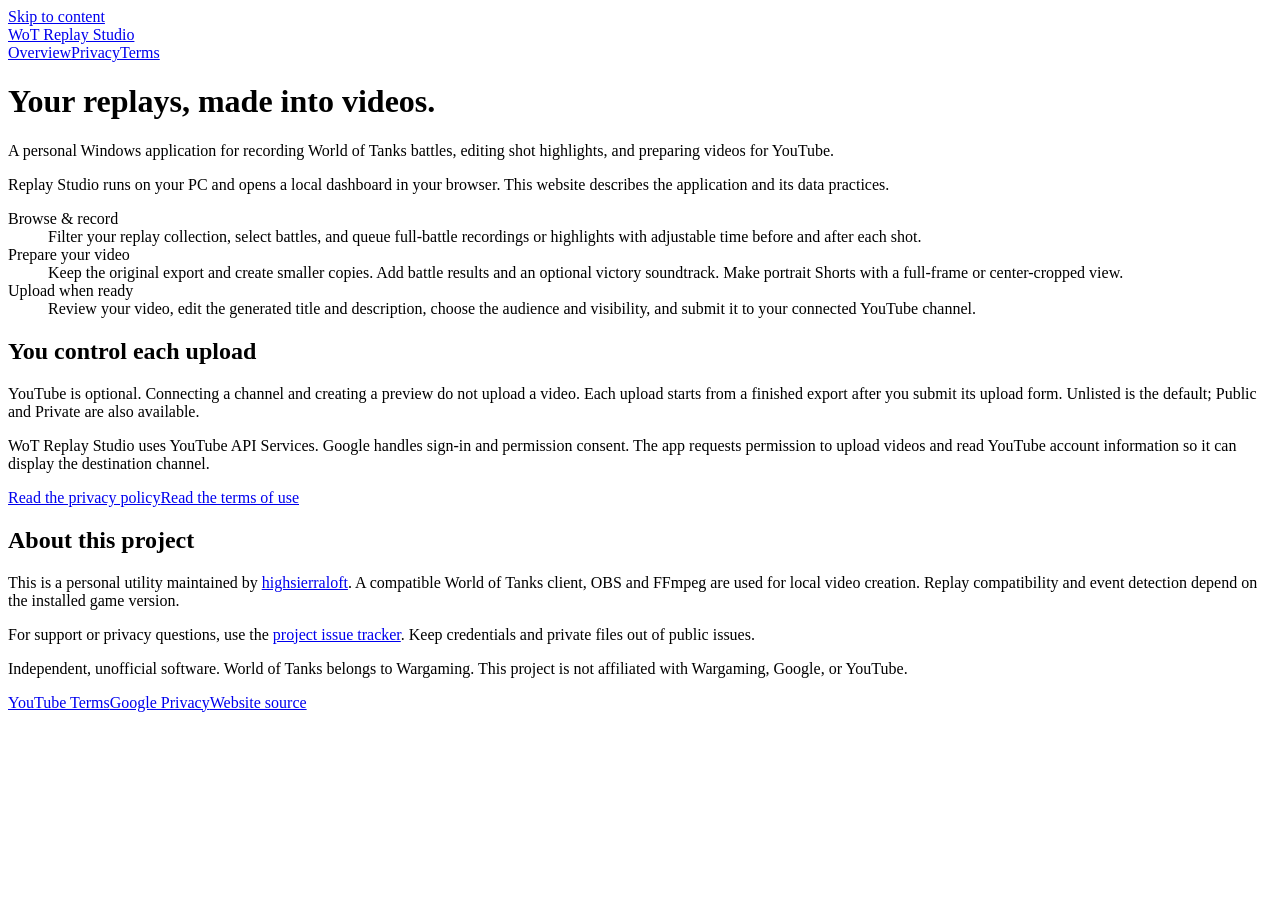
==== index.html @ 2f698e57 "Add Replay Studio public index.html" ====
<!doctype html>
<html lang="en"><head><meta charset="utf-8"><meta name="google-site-verification" content="_Fpv4pTBd2l3POt9idZpyrIrlexXxtfFQN_owCgPIIU"><meta name="viewport" content="width=device-width,initial-scale=1"><meta name="description" content="WoT Replay Studio is a personal Windows app for recording World of Tanks replays, creating highlights and Shorts, and uploading selected videos to YouTube."><title>WoT Replay Studio — Local replay videos</title><link rel="stylesheet" href="style.css"></head>
<body>
<!-- THESIS: A readable product and data-use reference for the installed replay editor. OWN-WORLD: Inherit Replay Studio's graphite surfaces, brass links and Segoe UI typography. STORY: Understand local video creation, optional YouTube uploads, and the data controls. FIRST VIEWPORT: Compact identity/navigation, product purpose, and an honest capability list. FORM: Narrow Read-mode documentation extension of the existing world; no new visual direction. FINISH: unreviewed and undocumented is unfinished; this build ends with the finish review, the verdict, DESIGN.md, and every shipping raster carrying its provenance -->
<a class="skip" href="#main">Skip to content</a><header class="header"><div class="header-inner"><a class="brand" href="index.html">WoT Replay Studio</a><nav aria-label="Main navigation"><a href="index.html" aria-current="page">Overview</a><a href="privacy.html">Privacy</a><a href="terms.html">Terms</a></nav></div></header>
<main id="main"><h1>Your replays, made into videos.</h1><p class="lead">A personal Windows application for recording World of Tanks battles, editing shot highlights, and preparing videos for YouTube.</p><p>Replay Studio runs on your PC and opens a local dashboard in your browser. This website describes the application and its data practices.</p>
<dl class="facts"><div><dt>Browse &amp; record</dt><dd>Filter your replay collection, select battles, and queue full-battle recordings or highlights with adjustable time before and after each shot.</dd></div><div><dt>Prepare your video</dt><dd>Keep the original export and create smaller copies. Add battle results and an optional victory soundtrack. Make portrait Shorts with a full-frame or center-cropped view.</dd></div><div><dt>Upload when ready</dt><dd>Review your video, edit the generated title and description, choose the audience and visibility, and submit it to your connected YouTube channel.</dd></div></dl>
<section><h2>You control each upload</h2><p>YouTube is optional. Connecting a channel and creating a preview do not upload a video. Each upload starts from a finished export after you submit its upload form. Unlisted is the default; Public and Private are also available.</p><p>WoT Replay Studio uses YouTube API Services. Google handles sign-in and permission consent. The app requests permission to upload videos and read YouTube account information so it can display the destination channel.</p><div class="links"><a href="privacy.html">Read the privacy policy</a><a href="terms.html">Read the terms of use</a></div></section>
<section><h2>About this project</h2><p>This is a personal utility maintained by <a href="https://github.com/highsierraloft">highsierraloft</a>. A compatible World of Tanks client, OBS and FFmpeg are used for local video creation. Replay compatibility and event detection depend on the installed game version.</p><p>For support or privacy questions, use the <a href="https://github.com/highsierraloft/wot-replay-studio-site/issues">project issue tracker</a>. Keep credentials and private files out of public issues.</p></section></main>
<footer class="footer"><p>Independent, unofficial software. World of Tanks belongs to Wargaming. This project is not affiliated with Wargaming, Google, or YouTube.</p><nav aria-label="Related policies"><a href="https://www.youtube.com/t/terms">YouTube Terms</a><a href="https://policies.google.com/privacy">Google Privacy</a><a href="https://github.com/highsierraloft/wot-replay-studio-site">Website source</a></nav></footer></body></html>
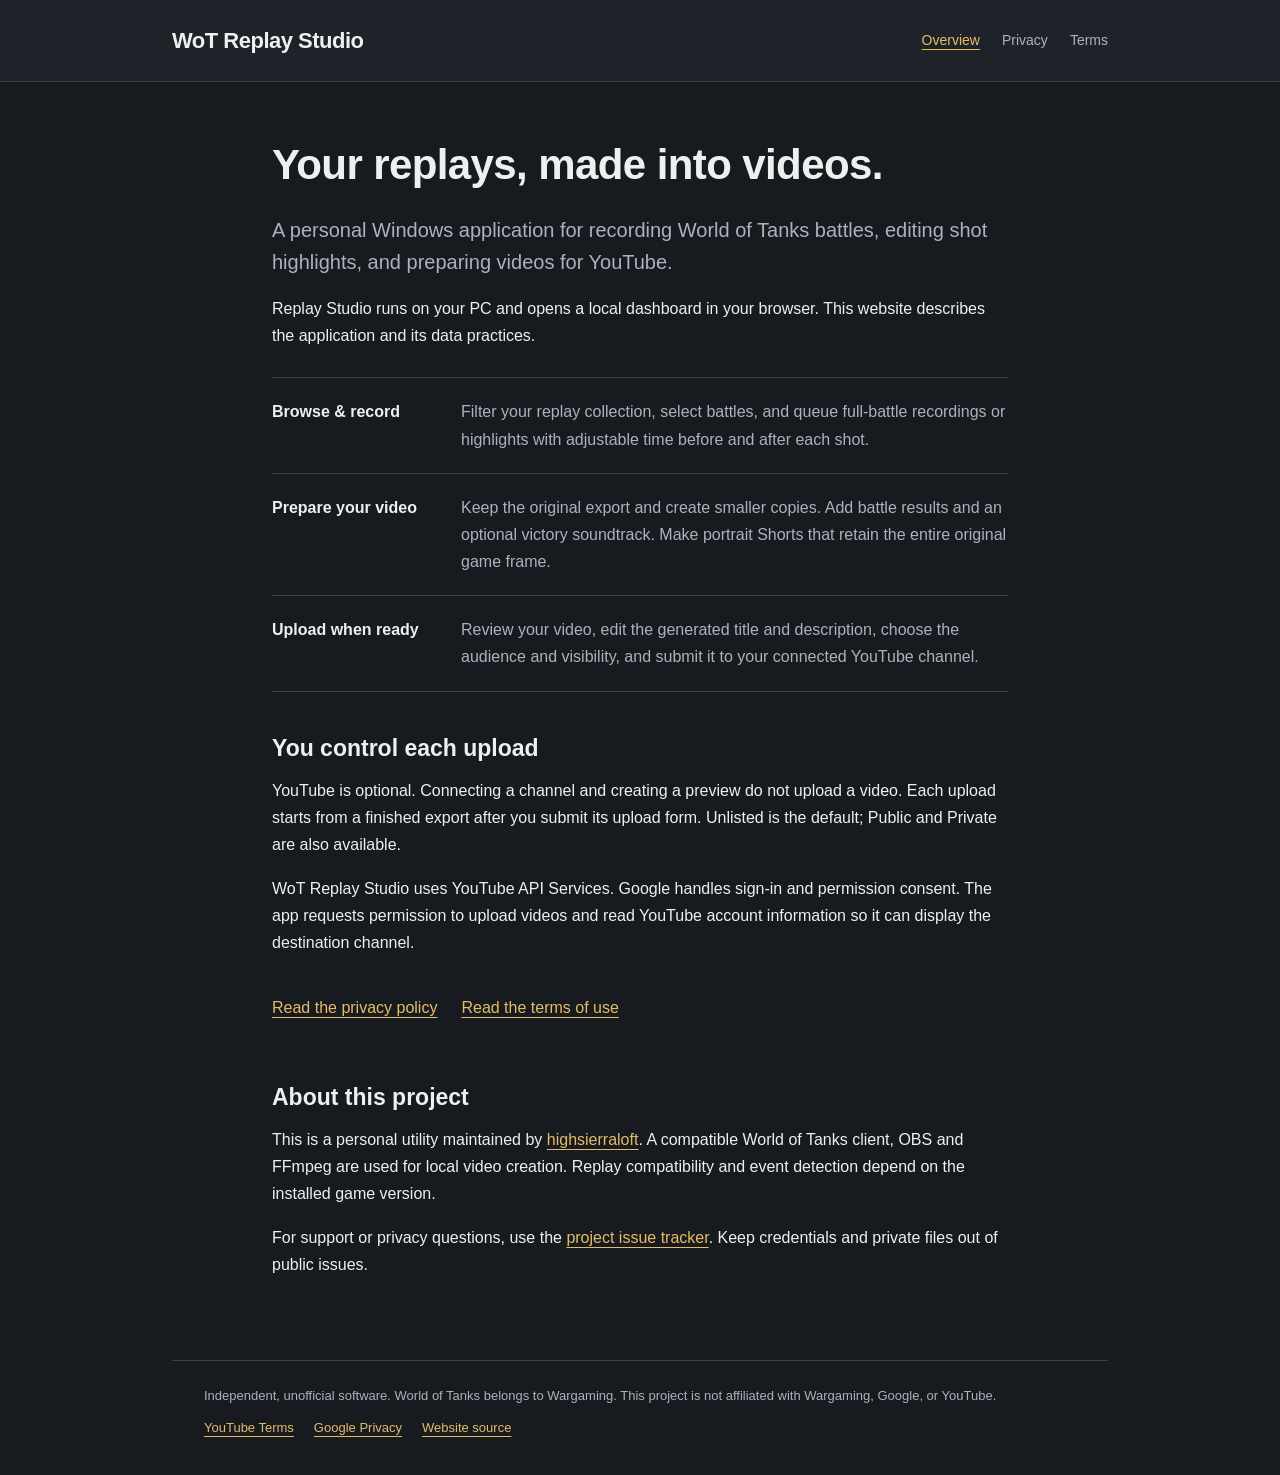
==== commit 1dc3a1b6: "Document full-original-frame Shorts uploads" ====
--- a/index.html
+++ b/index.html
@@ -4,7 +4,7 @@
 <!-- THESIS: A readable product and data-use reference for the installed replay editor. OWN-WORLD: Inherit Replay Studio's graphite surfaces, brass links and Segoe UI typography. STORY: Understand local video creation, optional YouTube uploads, and the data controls. FIRST VIEWPORT: Compact identity/navigation, product purpose, and an honest capability list. FORM: Narrow Read-mode documentation extension of the existing world; no new visual direction. FINISH: unreviewed and undocumented is unfinished; this build ends with the finish review, the verdict, DESIGN.md, and every shipping raster carrying its provenance -->
 <a class="skip" href="#main">Skip to content</a><header class="header"><div class="header-inner"><a class="brand" href="index.html">WoT Replay Studio</a><nav aria-label="Main navigation"><a href="index.html" aria-current="page">Overview</a><a href="privacy.html">Privacy</a><a href="terms.html">Terms</a></nav></div></header>
 <main id="main"><h1>Your replays, made into videos.</h1><p class="lead">A personal Windows application for recording World of Tanks battles, editing shot highlights, and preparing videos for YouTube.</p><p>Replay Studio runs on your PC and opens a local dashboard in your browser. This website describes the application and its data practices.</p>
-<dl class="facts"><div><dt>Browse &amp; record</dt><dd>Filter your replay collection, select battles, and queue full-battle recordings or highlights with adjustable time before and after each shot.</dd></div><div><dt>Prepare your video</dt><dd>Keep the original export and create smaller copies. Add battle results and an optional victory soundtrack. Make portrait Shorts with a full-frame or center-cropped view.</dd></div><div><dt>Upload when ready</dt><dd>Review your video, edit the generated title and description, choose the audience and visibility, and submit it to your connected YouTube channel.</dd></div></dl>
+<dl class="facts"><div><dt>Browse &amp; record</dt><dd>Filter your replay collection, select battles, and queue full-battle recordings or highlights with adjustable time before and after each shot.</dd></div><div><dt>Prepare your video</dt><dd>Keep the original export and create smaller copies. Add battle results and an optional victory soundtrack. Make portrait Shorts that retain the entire original game frame.</dd></div><div><dt>Upload when ready</dt><dd>Review your video, edit the generated title and description, choose the audience and visibility, and submit it to your connected YouTube channel.</dd></div></dl>
 <section><h2>You control each upload</h2><p>YouTube is optional. Connecting a channel and creating a preview do not upload a video. Each upload starts from a finished export after you submit its upload form. Unlisted is the default; Public and Private are also available.</p><p>WoT Replay Studio uses YouTube API Services. Google handles sign-in and permission consent. The app requests permission to upload videos and read YouTube account information so it can display the destination channel.</p><div class="links"><a href="privacy.html">Read the privacy policy</a><a href="terms.html">Read the terms of use</a></div></section>
 <section><h2>About this project</h2><p>This is a personal utility maintained by <a href="https://github.com/highsierraloft">highsierraloft</a>. A compatible World of Tanks client, OBS and FFmpeg are used for local video creation. Replay compatibility and event detection depend on the installed game version.</p><p>For support or privacy questions, use the <a href="https://github.com/highsierraloft/wot-replay-studio-site/issues">project issue tracker</a>. Keep credentials and private files out of public issues.</p></section></main>
 <footer class="footer"><p>Independent, unofficial software. World of Tanks belongs to Wargaming. This project is not affiliated with Wargaming, Google, or YouTube.</p><nav aria-label="Related policies"><a href="https://www.youtube.com/t/terms">YouTube Terms</a><a href="https://policies.google.com/privacy">Google Privacy</a><a href="https://github.com/highsierraloft/wot-replay-studio-site">Website source</a></nav></footer></body></html>
--- a/style.css
+++ b/style.css
@@ -0,0 +1 @@
+:root{color-scheme:dark;--bg:#171b20;--panel:#1e232a;--text:#edf0ee;--muted:#aab3bd;--line:#373f49;--accent:#e5bb68;font-family:"Segoe UI",Arial,sans-serif;background:var(--bg);color:var(--text)}*{box-sizing:border-box}body{margin:0;font-size:16px;line-height:1.7}a{color:var(--accent);text-underline-offset:4px}a:hover{color:#f2ce88}a:focus-visible{outline:2px solid var(--accent);outline-offset:5px}::selection{background:var(--accent);color:#201b12}html{scrollbar-color:var(--line) var(--bg)}.skip{position:absolute;left:20px;top:-100px}.skip:focus{top:10px;background:var(--bg);padding:8px}.header{border-bottom:1px solid var(--line);background:var(--panel)}.header-inner{max-width:1000px;margin:auto;padding:22px 32px;display:flex;justify-content:space-between;align-items:center;gap:20px;flex-wrap:wrap}.brand{font-size:22px;font-weight:650;text-decoration:none;color:var(--text);letter-spacing:-.5px}.header nav{display:flex;flex-wrap:wrap;gap:22px;font-size:14px}.header nav a{color:var(--muted);text-decoration:none}.header nav a[aria-current=page]{color:var(--accent);text-decoration:underline}main{max-width:800px;margin:0 auto;padding:58px 32px 64px}h1{font-size:clamp(30px,5vw,42px);line-height:1.18;font-weight:600;letter-spacing:-.6px;margin:0 0 24px;text-wrap:balance}h2{font-size:23px;line-height:1.3;font-weight:600;margin:42px 0 13px}h3{font-size:17px;margin:26px 0 7px}p{margin:0 0 17px}p,li,dd{overflow-wrap:anywhere}ul,ol{padding-left:24px}li+li{margin-top:8px}.lead{font-size:20px;line-height:1.6;color:var(--muted)}.note,.date{color:var(--muted);font-size:14px}.date{margin-top:-8px}.facts{margin:28px 0;border-top:1px solid var(--line)}.facts>div{display:grid;grid-template-columns:165px 1fr;gap:24px;padding:20px 0;border-bottom:1px solid var(--line)}dt{font-weight:600}dd{margin:0;color:var(--muted)}.links{display:flex;gap:24px;flex-wrap:wrap;padding:20px 0}.contents{padding:18px 0;border-top:1px solid var(--line);border-bottom:1px solid var(--line);display:flex;gap:10px 22px;flex-wrap:wrap;font-size:14px;margin:28px 0}.footer{border-top:1px solid var(--line);max-width:936px;margin:0 auto;padding:24px 32px 36px;color:var(--muted);font-size:13px}.footer p{margin:0 0 10px}.footer nav{display:flex;gap:20px;flex-wrap:wrap}code{font-size:.9em;overflow-wrap:anywhere}section{scroll-margin-top:22px}@media(max-width:600px){.header-inner{padding:20px}.header nav{gap:18px}main{padding:38px 20px 45px}.facts>div{grid-template-columns:1fr;gap:5px}.lead{font-size:18px}.footer{padding:22px 20px}h2{margin-top:34px}}
